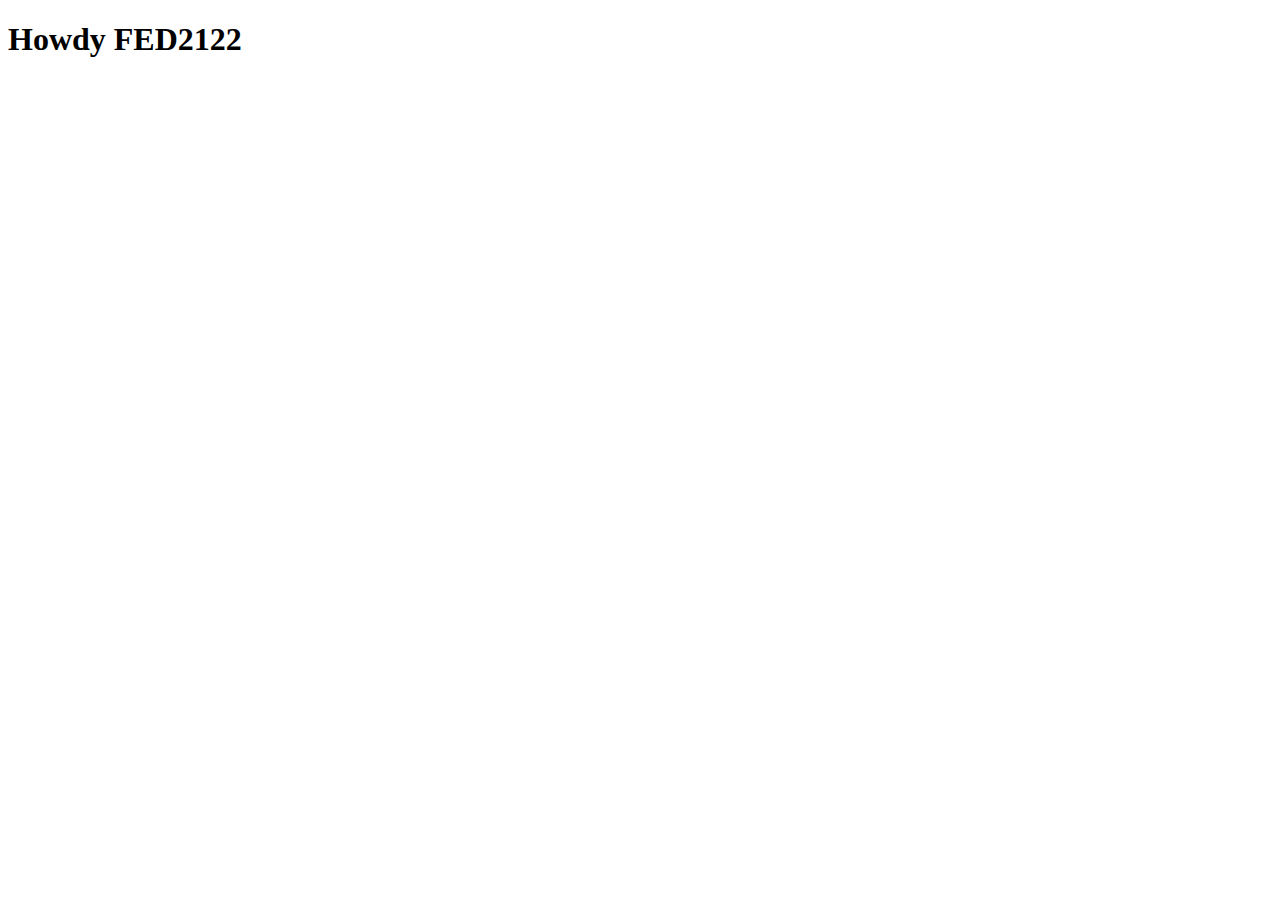
==== index.html @ 5fb085b3 "Add files via upload" ====
<!doctype html>
<html lang="nl">
	
<head>
	<meta charset="UTF-8">
	<meta name="author" content="jouw naam">
	<meta name="viewport" content="width=device-width, initial-scale=1">
	
	<title>Howdy FED2122</title>
	
	<link href="styles/style.css" rel="stylesheet">
	<link rel="icon" type="image/svg+xml" href="images/favicon.svg">
</head>

<body>
	<h1>Howdy FED2122</h1>

	<script src="scripts/script.js"></script>
</body>
	
</html>
---- styles/style.css ----
/* CSS Document */
*, *::after, *::before {
  box-sizing:border-box;  
}
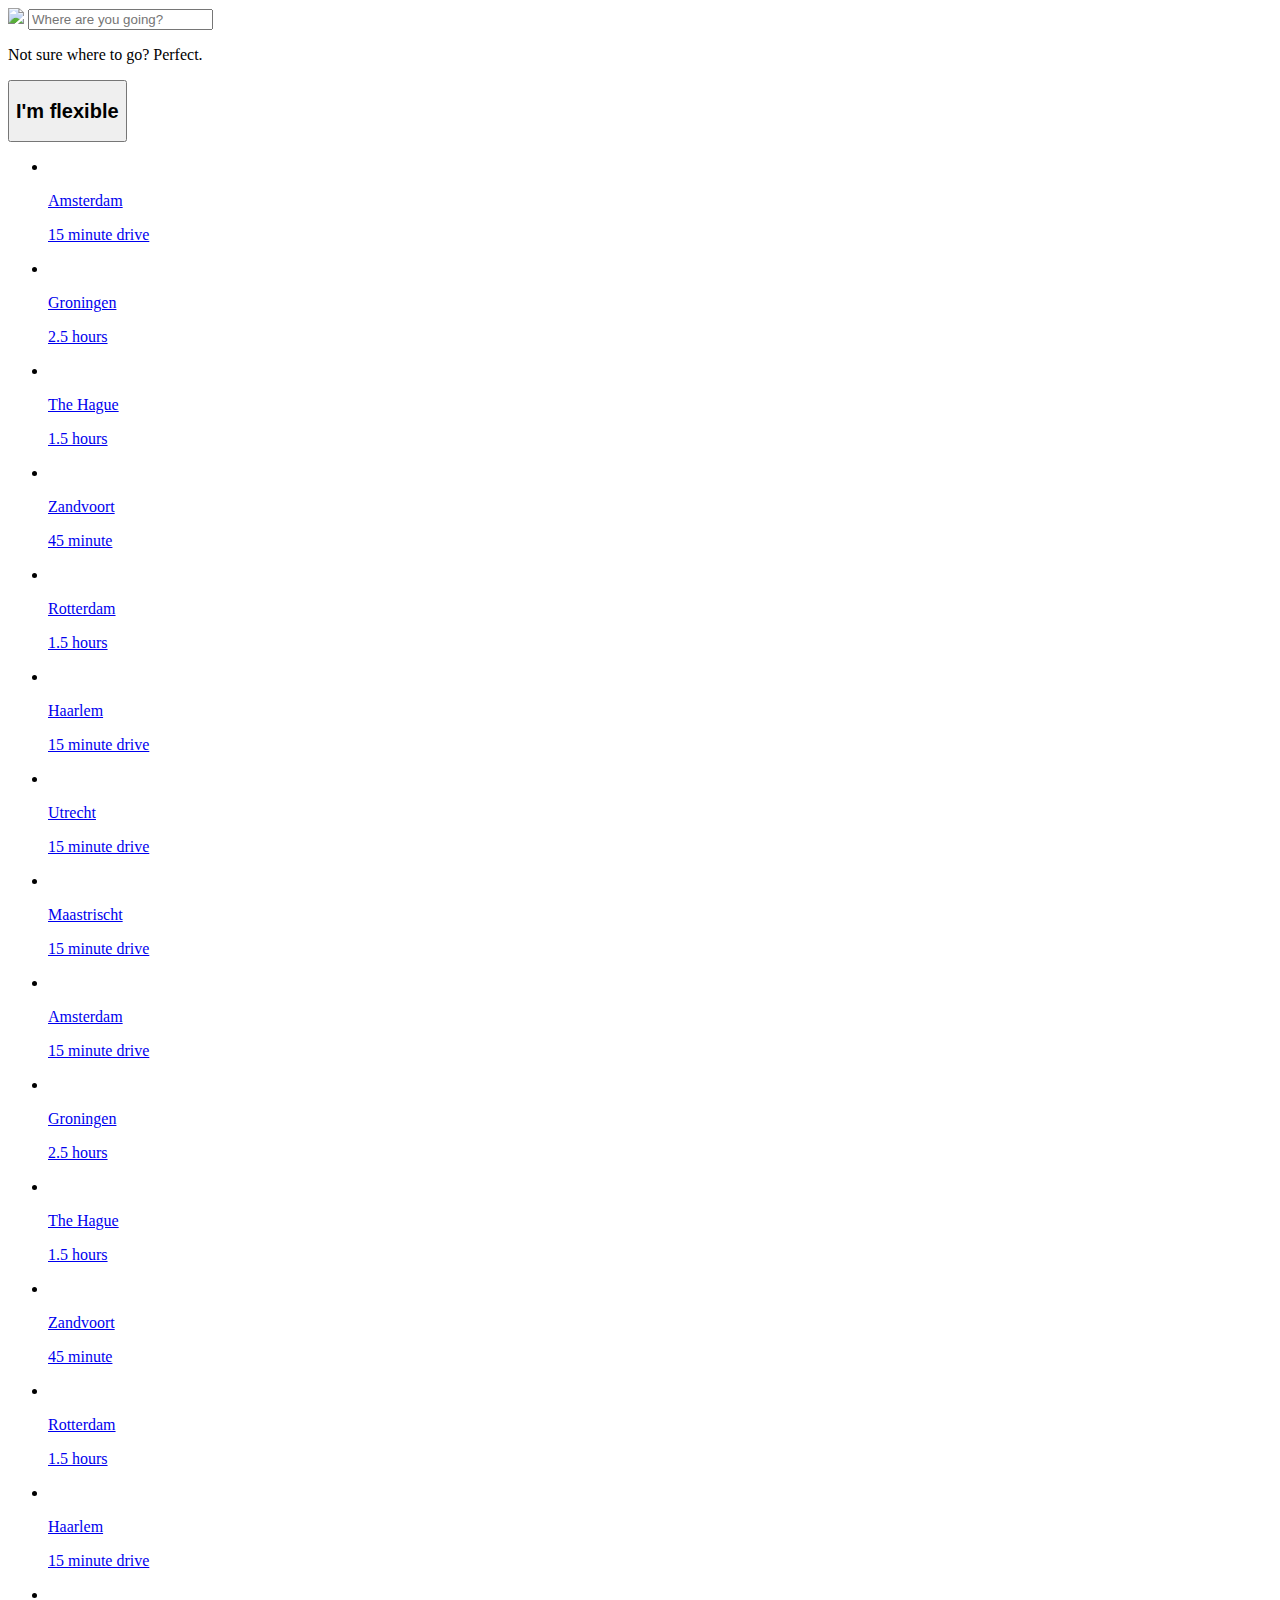
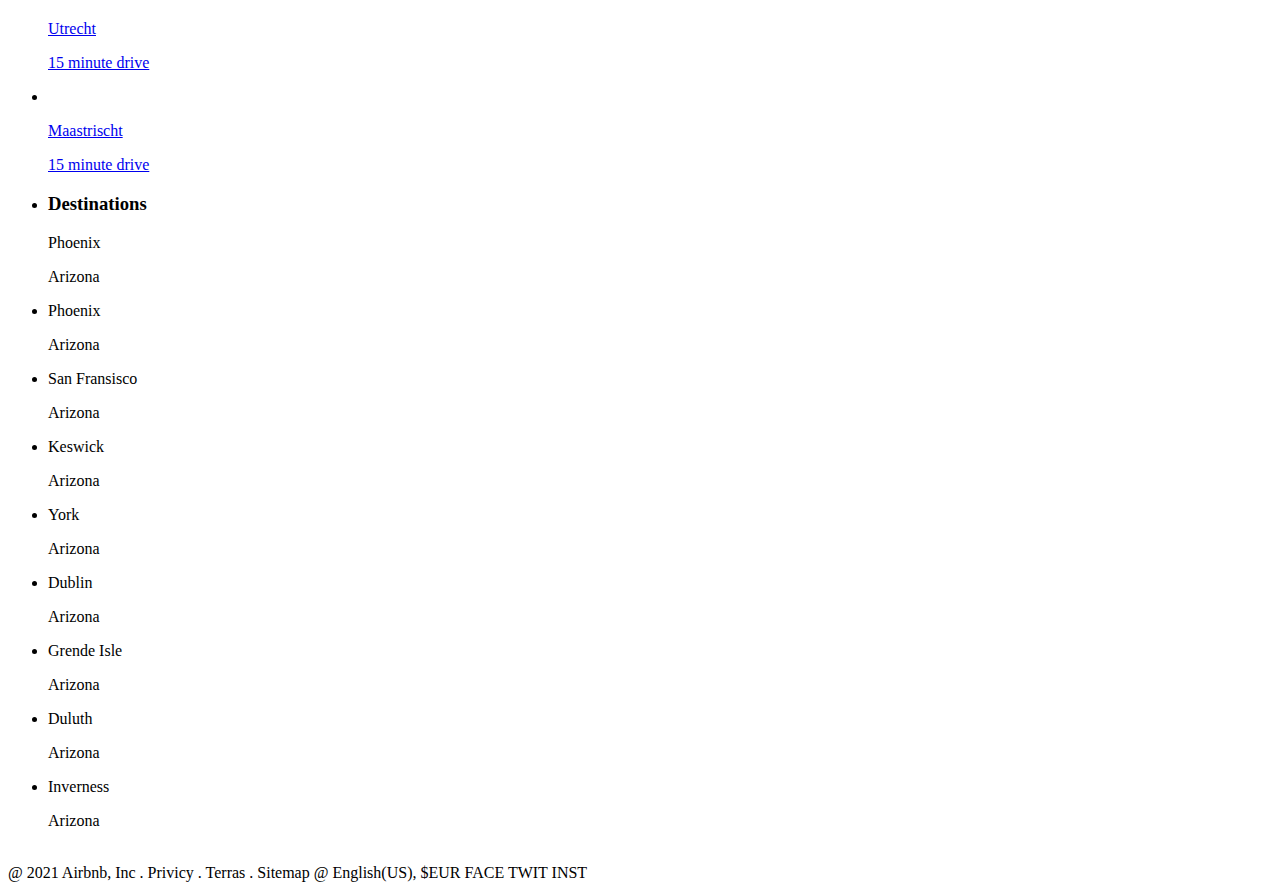
==== commit 67c82b12: "Update index.html" ====
--- a/index.html
+++ b/index.html
@@ -1,21 +1,85 @@
-<!doctype html>
-<html lang="nl">
-	
+<!DOCTYPE html>
+<html lang="en">
 <head>
-	<meta charset="UTF-8">
-	<meta name="author" content="jouw naam">
-	<meta name="viewport" content="width=device-width, initial-scale=1">
-	
-	<title>Howdy FED2122</title>
-	
-	<link href="styles/style.css" rel="stylesheet">
-	<link rel="icon" type="image/svg+xml" href="images/favicon.svg">
+    <meta charset="UTF-8">
+    <meta http-equiv="X-UA-Compatible" content="IE=edge">
+    <meta name="viewport" content="width=device-width, initial-scale=1.0">
+    <link rel="stylesheet" href="style.css" >
+    <title>Document</title>
 </head>
+<body>
+    <header>
 
-<body>
-	<h1>Howdy FED2122</h1>
+        <a href="#"><img src="rbnb-logo.png" class="logo" ></a>
 
-	<script src="scripts/script.js"></script>
+        <input type="text" placeholder="Where are you going?">
+  
+        <p>Not sure where to go? Perfect.</p>
+        <div>
+            <button><h2>I'm flexible</h2></button>
+        </div>
+    </header>
+
+    <main>
+        <section class=iconRow >
+            <ul>
+                <li><a href="#" ><img src="icon-1.jpg" alt=""><p>Amsterdam</p> <p> 15 minute drive</p>  </a></li>
+                <li><a href="#" ><img src="icon-1.jpg" alt=""><p>Groningen</p> <p>2.5 hours</p>         </a></li>
+                <li><a href="#" ><img src="icon-1.jpg" alt=""><p>The Hague</p> <p>1.5 hours</p>         </a></li>
+                <li><a href="#" ><img src="icon-1.jpg" alt=""><p>Zandvoort</p> <p>45 minute</p>         </a></li>
+                <li><a href="#" ><img src="icon-1.jpg" alt=""><p>Rotterdam</p> <p>1.5 hours</p>         </a></li>
+                <li><a href="#" ><img src="icon-1.jpg" alt=""><p>Haarlem  </p> <p>15 minute drive</p>   </a></li>
+                <li><a href="#" ><img src="icon-1.jpg" alt=""><p>Utrecht  </p> <p>15 minute drive</p>   </a></li>
+                <li><a href="#" ><img src="icon-1.jpg" alt=""><p>Maastrischt</p> <p>15 minute drive</p> </a></li>
+            </ul>
+
+            <ul>
+                <li><a href="#" ><img src="icon-1.jpg" alt=""><p>Amsterdam</p> <p> 15 minute drive</p>  </a></li>
+                <li><a href="#" ><img src="icon-1.jpg" alt=""><p>Groningen</p> <p>2.5 hours</p>         </a></li>
+                <li><a href="#" ><img src="icon-1.jpg" alt=""><p>The Hague</p> <p>1.5 hours</p>         </a></li>
+                <li><a href="#" ><img src="icon-1.jpg" alt=""><p>Zandvoort</p> <p>45 minute</p>         </a></li>
+                <li><a href="#" ><img src="icon-1.jpg" alt=""><p>Rotterdam</p> <p>1.5 hours</p>         </a></li>
+                <li><a href="#" ><img src="icon-1.jpg" alt=""><p>Haarlem  </p> <p>15 minute drive</p>   </a></li>
+                <li><a href="#" ><img src="icon-1.jpg" alt=""><p>Utrecht  </p> <p>15 minute drive</p>   </a></li>
+                <li><a href="#" ><img src="icon-1.jpg" alt=""><p>Maastrischt</p> <p>15 minute drive</p> </a></li>
+            </ul>
+
+        </section>
+
+        <section class=anywhereRow; ></section>
+
+        <section class=HostingRow; ></section>
+
+        <section class=discoverRow; ></section>
+
+        <section class=futureRow; >
+            <ul>
+                <li><h3>Destinations</h3><a><p>Phoenix</p> <p>Arizona</p></a></li>
+                <li><a><p>Phoenix</p> <p>Arizona</p></a></li>
+                <li><a><p>San Fransisco</p> <p>Arizona</p></a></li>
+                <li><a><p>Keswick</p> <p>Arizona</p></a></li>
+                <li><a><p>York</p> <p>Arizona</p></a></li>
+                <li><a><p>Dublin</p> <p>Arizona</p></a></li>
+                <li><a><p>Grende Isle</p> <p>Arizona</p></a></li>
+                <li><a><p>Duluth</p> <p>Arizona</p></a></li>
+                <li><a><p>Inverness</p> <p>Arizona</p></a></li>
+            </ul>
+            
+        </section>
+    </main>
+    
+    <Footer>
+        <li></li>
+        <div>
+            <a>@ 2021 Airbnb, Inc . Privicy . Terras . Sitemap</a>
+            <a>@ English(US), $EUR</a>
+
+            <a>FACE</a>
+            <a>TWIT</a>
+            <a>INST</a>
+        </div>
+    </Footer>
 </body>
-	
+
+
 </html>
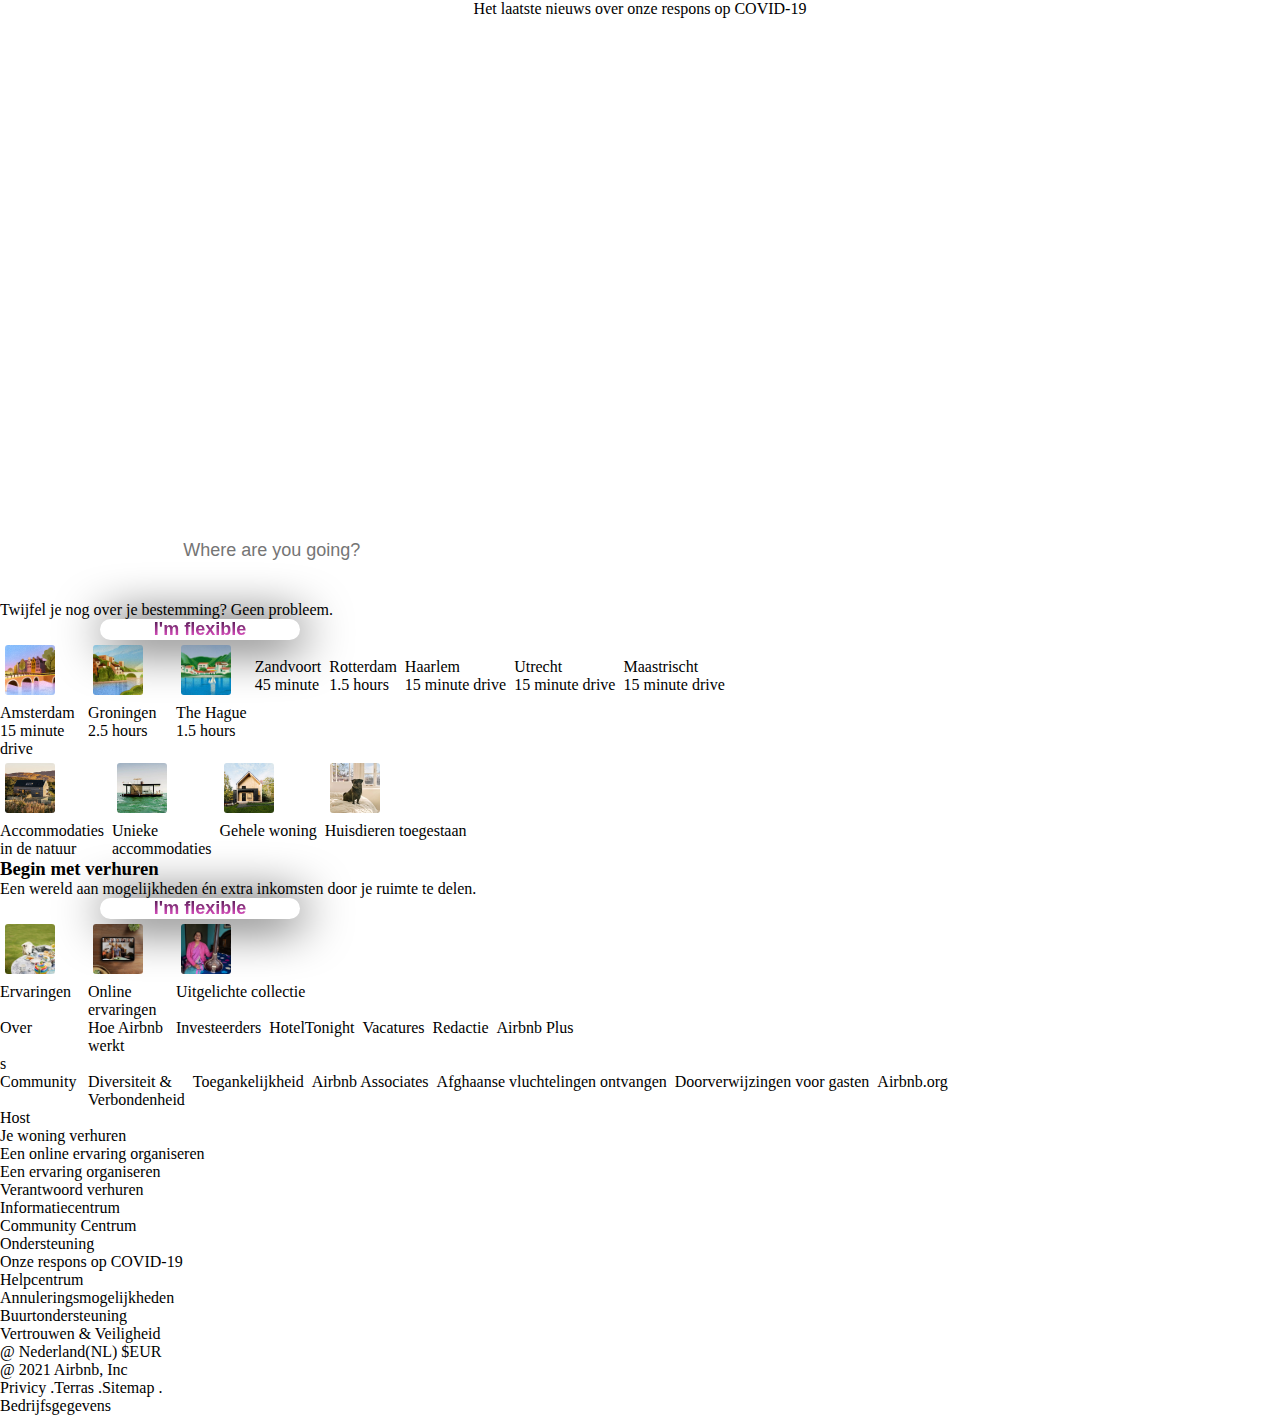
==== commit ae0ac4af: "Update index.html" ====
--- a/index.html
+++ b/index.html
@@ -1,83 +1,116 @@
 <!DOCTYPE html>
 <html lang="en">
 <head>
+    <link rel="preconnect" href="https://fonts.googleapis.com"> 
+    <link rel="preconnect" href="https://fonts.gstatic.com" crossorigin> 
+    <link href="https://fonts.googleapis.com/css2?family=Roboto:wght@100;300;400;500;700;900&display=swap" rel="stylesheet">
     <meta charset="UTF-8">
     <meta http-equiv="X-UA-Compatible" content="IE=edge">
     <meta name="viewport" content="width=device-width, initial-scale=1.0">
-    <link rel="stylesheet" href="style.css" >
-    <title>Document</title>
+    <link rel="stylesheet" href="./styles/style.css" >
+    <title>Airbnb</title>
 </head>
 <body>
     <header>
+        <a href="#" >Het laatste nieuws over onze respons op COVID-19</a>
+    </header>
 
-        <a href="#"><img src="rbnb-logo.png" class="logo" ></a>
+    <section class="featured" >
+        <!-- <a href="#"><img src="rbnb-logo.png" class="logo" ></a> -->
 
         <input type="text" placeholder="Where are you going?">
   
-        <p>Not sure where to go? Perfect.</p>
-        <div>
-            <button><h2>I'm flexible</h2></button>
-        </div>
-    </header>
+        <p>Twijfel je nog over je bestemming? Geen probleem.</p>
+    
+        <button><h2>I'm flexible</h2></button>
+    </section>
+    
 
-    <main>
-        <section class=iconRow >
-            <ul>
-                <li><a href="#" ><img src="icon-1.jpg" alt=""><p>Amsterdam</p> <p> 15 minute drive</p>  </a></li>
-                <li><a href="#" ><img src="icon-1.jpg" alt=""><p>Groningen</p> <p>2.5 hours</p>         </a></li>
-                <li><a href="#" ><img src="icon-1.jpg" alt=""><p>The Hague</p> <p>1.5 hours</p>         </a></li>
-                <li><a href="#" ><img src="icon-1.jpg" alt=""><p>Zandvoort</p> <p>45 minute</p>         </a></li>
-                <li><a href="#" ><img src="icon-1.jpg" alt=""><p>Rotterdam</p> <p>1.5 hours</p>         </a></li>
-                <li><a href="#" ><img src="icon-1.jpg" alt=""><p>Haarlem  </p> <p>15 minute drive</p>   </a></li>
-                <li><a href="#" ><img src="icon-1.jpg" alt=""><p>Utrecht  </p> <p>15 minute drive</p>   </a></li>
-                <li><a href="#" ><img src="icon-1.jpg" alt=""><p>Maastrischt</p> <p>15 minute drive</p> </a></li>
-            </ul>
+    <section class="slider1" >
+        <ul>
+            <li><a href="#" ><img src="./images/Icon-1.jpg" alt=""><p>Amsterdam</p> <p> 15 minute drive</p>  </a></li>
+            <li><a href="#" ><img src="./images/Icon-2.jpg" alt=""><p>Groningen</p> <p>2.5 hours</p>         </a></li>
+            <li><a href="#" ><img src="./images/Icon-3.jpg" alt=""><p>The Hague</p> <p>1.5 hours</p>         </a></li>
+            <li><a href="#" ><img src="./images/Icon-4.jpg" alt=""><p>Zandvoort</p> <p>45 minute</p>         </a></li>
+            <li><a href="#" ><img src="./images/Icon-5.jpg" alt=""><p>Rotterdam</p> <p>1.5 hours</p>         </a></li>
+            <li><a href="#" ><img src="./images/Icon-6.jpg" alt=""><p>Haarlem  </p> <p>15 minute drive</p>   </a></li>
+            <li><a href="#" ><img src="./images/Icon-7.jpg" alt=""><p>Utrecht  </p> <p>15 minute drive</p>   </a></li>
+            <li><a href="#" ><img src="./images/Icon-8.jpg" alt=""><p>Maastrischt</p> <p>15 minute drive</p> </a></li>
+        </ul>
+    </section>
 
-            <ul>
-                <li><a href="#" ><img src="icon-1.jpg" alt=""><p>Amsterdam</p> <p> 15 minute drive</p>  </a></li>
-                <li><a href="#" ><img src="icon-1.jpg" alt=""><p>Groningen</p> <p>2.5 hours</p>         </a></li>
-                <li><a href="#" ><img src="icon-1.jpg" alt=""><p>The Hague</p> <p>1.5 hours</p>         </a></li>
-                <li><a href="#" ><img src="icon-1.jpg" alt=""><p>Zandvoort</p> <p>45 minute</p>         </a></li>
-                <li><a href="#" ><img src="icon-1.jpg" alt=""><p>Rotterdam</p> <p>1.5 hours</p>         </a></li>
-                <li><a href="#" ><img src="icon-1.jpg" alt=""><p>Haarlem  </p> <p>15 minute drive</p>   </a></li>
-                <li><a href="#" ><img src="icon-1.jpg" alt=""><p>Utrecht  </p> <p>15 minute drive</p>   </a></li>
-                <li><a href="#" ><img src="icon-1.jpg" alt=""><p>Maastrischt</p> <p>15 minute drive</p> </a></li>
-            </ul>
+    <section class="slider2"  >
+        <ul>
+            <li><a href="#" ><img src="./images/wnatuur.jpg" alt=""><p>Accommodaties in de natuur</p></a></li>
+            <li><a href="#" ><img src="./images/wwater.jpg" alt=""><p>Unieke accommodaties</p></a></li>
+            <li><a href="#" ><img src="./images/wwoods.jpg" alt=""><p>Gehele woning</p></a></li>
+            <li><a href="#" ><img src="./images/wpet.jpg" alt=""><p>Huisdieren toegestaan</p></a></li>
+        </ul>
+    </section>
 
-        </section>
+            
+    <section class="begin" >
+        <h3>Begin met verhuren</h3>
+        <p>Een wereld aan mogelijkheden én extra inkomsten door je ruimte te delen.</p>
+        <button><h2>I'm flexible</h2></button>
+    </section>
 
-        <section class=anywhereRow; ></section>
 
-        <section class=HostingRow; ></section>
-
-        <section class=discoverRow; ></section>
-
-        <section class=futureRow; >
-            <ul>
-                <li><h3>Destinations</h3><a><p>Phoenix</p> <p>Arizona</p></a></li>
-                <li><a><p>Phoenix</p> <p>Arizona</p></a></li>
-                <li><a><p>San Fransisco</p> <p>Arizona</p></a></li>
-                <li><a><p>Keswick</p> <p>Arizona</p></a></li>
-                <li><a><p>York</p> <p>Arizona</p></a></li>
-                <li><a><p>Dublin</p> <p>Arizona</p></a></li>
-                <li><a><p>Grende Isle</p> <p>Arizona</p></a></li>
-                <li><a><p>Duluth</p> <p>Arizona</p></a></li>
-                <li><a><p>Inverness</p> <p>Arizona</p></a></li>
-            </ul>
+    <section class="slider2"  >
+        <ul>
+            <li><a href="#" ><img src="./images/dschaap.jpeg" alt=""><p>Ervaringen</p></a></li>
+            <li><a href="#" ><img src="./images/dipad.jpeg" alt=""><p>Online ervaringen</p></a></li>
+            <li><a href="#" ><img src="./images/dvrouw.jpeg" alt=""><p>Uitgelichte collectie</p></a></li>
+        </ul>
+    </section>
             
-        </section>
-    </main>
     
     <Footer>
-        <li></li>
-        <div>
-            <a>@ 2021 Airbnb, Inc . Privicy . Terras . Sitemap</a>
-            <a>@ English(US), $EUR</a>
+        <ul>
+            <li class="ftitel" ><a href="#" >Over</a></li>
+            <li><a href="#" >Hoe Airbnb werkt</a></li>
+            <li><a href="#" >Investeerders</a></li>
+            <li><a href="#" >HotelTonight</a></li>
+            <li><a href="#" >Vacatures</a></li>
+            <li><a href="#" >Redactie</a></li>
+            <li><a href="#" >Airbnb Plus</a></li>
+        </ul>s
 
-            <a>FACE</a>
-            <a>TWIT</a>
-            <a>INST</a>
-        </div>
+        <ul>
+            <li class="ftitel" ><a href="#" >Community</a></li>
+            <li><a href="#" >Diversiteit & Verbondenheid</a></li>
+            <li><a href="#" >Toegankelijkheid</a></li>
+            <li><a href="#" >Airbnb Associates</a></li>
+            <li><a href="#" >Afghaanse vluchtelingen ontvangen</a></li>
+            <li><a href="#" >Doorverwijzingen voor gasten</a></li>
+            <li><a href="#" >Airbnb.org</a></li>
+        </ul>
+
+        <ul>
+            <li class="ftitel" ><a href="#" >Host</a></li>
+            <li><a href="#" >Je woning verhuren</a></li>
+            <li><a href="#" >Een online ervaring organiseren</a></li>
+            <li><a href="#" >Een ervaring organiseren</a></li>
+            <li><a href="#" >Verantwoord verhuren</a></li>
+            <li><a href="#" >Informatiecentrum</a></li>
+            <li><a href="#" >Community Centrum</a></li>
+        </ul>
+
+        <ul>
+            <li class="ftitel" ><a href="#" >Ondersteuning</a></li>
+            <li><a href="#" >Onze respons op COVID-19</a></li>
+            <li><a href="#" >Helpcentrum</a></li>
+            <li><a href="#" >Annuleringsmogelijkheden</a></li>
+            <li><a href="#" >Buurtondersteuning</a></li>
+            <li><a href="#" >Vertrouwen & Veiligheid</a></li>
+        </ul>
+
+        <ul>
+            <li class="ftitel" ><a href="#" >@ Nederland(NL)</a> <a href="#" >$EUR</a></li>
+            <li><a href="#" >@ 2021 Airbnb, Inc</a></li>
+            <li><a href="#" >Privicy .</a><a href="#" >Terras .</a><a href="#" >Sitemap .</a></li>
+            <li><a href="#" >Bedrijfsgegevens</a></li>
+        </ul>
     </Footer>
 </body>
 
--- a/styles/style.css
+++ b/styles/style.css
@@ -0,0 +1,225 @@
+
+/*-*-*-*-*-*-*-*-*-*-*-*/
+/*-*-*- Css Wipe -*-*-*/
+
+*, *::after, *::before {
+  margin: 0; 
+  padding: 0;
+}
+
+
+
+
+
+ /*-*-*-*-*-*-*-*-*-*-*-*-*-*-*-*-*-*-*-*-/
+/*-*-*- Algemene Custom Properties -*-*-*/
+
+:root {
+
+  /* Font colors */
+  --main-color:#242122;
+
+  /* Bg colors */
+  --background-color:#ffffff;
+  --background-secondary-color:#f7f7f7;
+
+  /* Accent colors */
+  --accent-color:#eb5857;
+}
+
+
+
+
+
+/*-*-*-*-*-*-*-*-*-*-*-*-*-*-*-*-*-*-*-*-/
+/*-*-*- Algemene Stijlen -*-*-*/
+
+body{
+  margin: 0px;
+  padding: 0px;
+}
+
+
+
+/* Slidebare rows */
+
+header{
+    background:url(airbnb-bg-small.jpg) no-repeat;
+    -webkit-background-size: cover;
+    -moz-background-size: cover;
+    -o-background-size: cover;
+    background-size: cover;
+    height: 500px;
+    margin: 0px;
+    padding: 0px;
+
+    position: relative;
+    
+}
+
+
+
+
+
+/* Logo */
+
+.logo{
+  width: 2em;
+  padding: 1em;
+}
+
+header:nth-of-type(1) a{
+  flex-grow: 1;
+  display: flex;
+  justify-content: center;
+  align-items: center;
+}
+
+
+
+
+
+
+
+/* Search balk */
+
+input{
+  font-size: 18px;
+  color: black;
+  text-align: center;
+
+  padding: 1% 6%;
+  margin: 1% 1%;
+  background-image: url(search-icon.png);
+  background-size: contain;
+  background-repeat: no-repeat;
+  outline: 0;
+  background-position: 12px;
+  background-size: 16px;
+
+  width: 300px;
+  height: 50px;
+  background-color: white;
+  border: none;
+  text-decoration: none;
+  border-radius: 35px;
+  
+  margin-left: 45px;
+
+  position: sticky;
+
+
+}
+
+header:nth-of-type(1) p{
+  margin-top: 110px;
+  margin-left: 115px;
+  margin-bottom: 5px;
+}
+
+
+
+
+
+
+/* knop */
+
+button {
+  width: 200px;
+  background-color: white;
+  border: none;
+  text-decoration: none;
+  border-radius: 35px;
+  max-height: 50px;
+  box-shadow: black 3px 3px 50px;
+
+
+
+  flex-grow: 1;
+  display: flex;
+  justify-content: center;
+  align-items: center;
+
+  left: 50%;
+  transform: translateX(50%);
+}
+
+    
+  h2{
+    background: -webkit-linear-gradient(rgba(66,21,69,1), rgba(255,91,219,1) 100%);
+    -webkit-background-clip: text;
+    -webkit-text-fill-color: transparent;
+    font-weight: 600;
+    padding: 0px;
+    font-size: 18px;
+  }
+
+
+/* Images (logo) */
+
+  img{
+    border-radius: 8px;
+    padding: 5px;
+    width: 50px;
+  } 
+
+
+  a{
+    text-decoration: none;
+    color: black;
+  }
+
+
+/* Slidebare rows */
+
+ul:nth-of-type(1){
+  display:flex;
+  gap:.5em;
+  
+  overflow-x:auto;
+  scroll-snap-type: x mandatory;
+  overscroll-behavior:none;
+}
+
+li:nth-of-type(1){
+  flex-basis:5em;
+  align-items:center;
+  gap:.25em;
+  text-decoration-style: none;
+}
+
+ul:nth-of-type(2){
+  display:flex;
+  gap:.5em;
+  
+  overflow-x:auto;
+  scroll-snap-type: x mandatory;
+  overscroll-behavior:none;
+}
+
+li:nth-of-type(2){
+  flex-basis:5em;
+  align-items:center;
+  gap:.25em;
+  text-decoration-style: none;
+}
+
+ul, li{
+  list-style:none;
+}
+
+
+
+.container {
+  height: 200px;
+  position: relative;
+  border: 3px solid green;
+}
+
+.vertical-center {
+  margin: 0;
+  position: absolute;
+  top: 50%;
+  -ms-transform: translateY(-50%);
+  transform: translateY(-50%);
+}
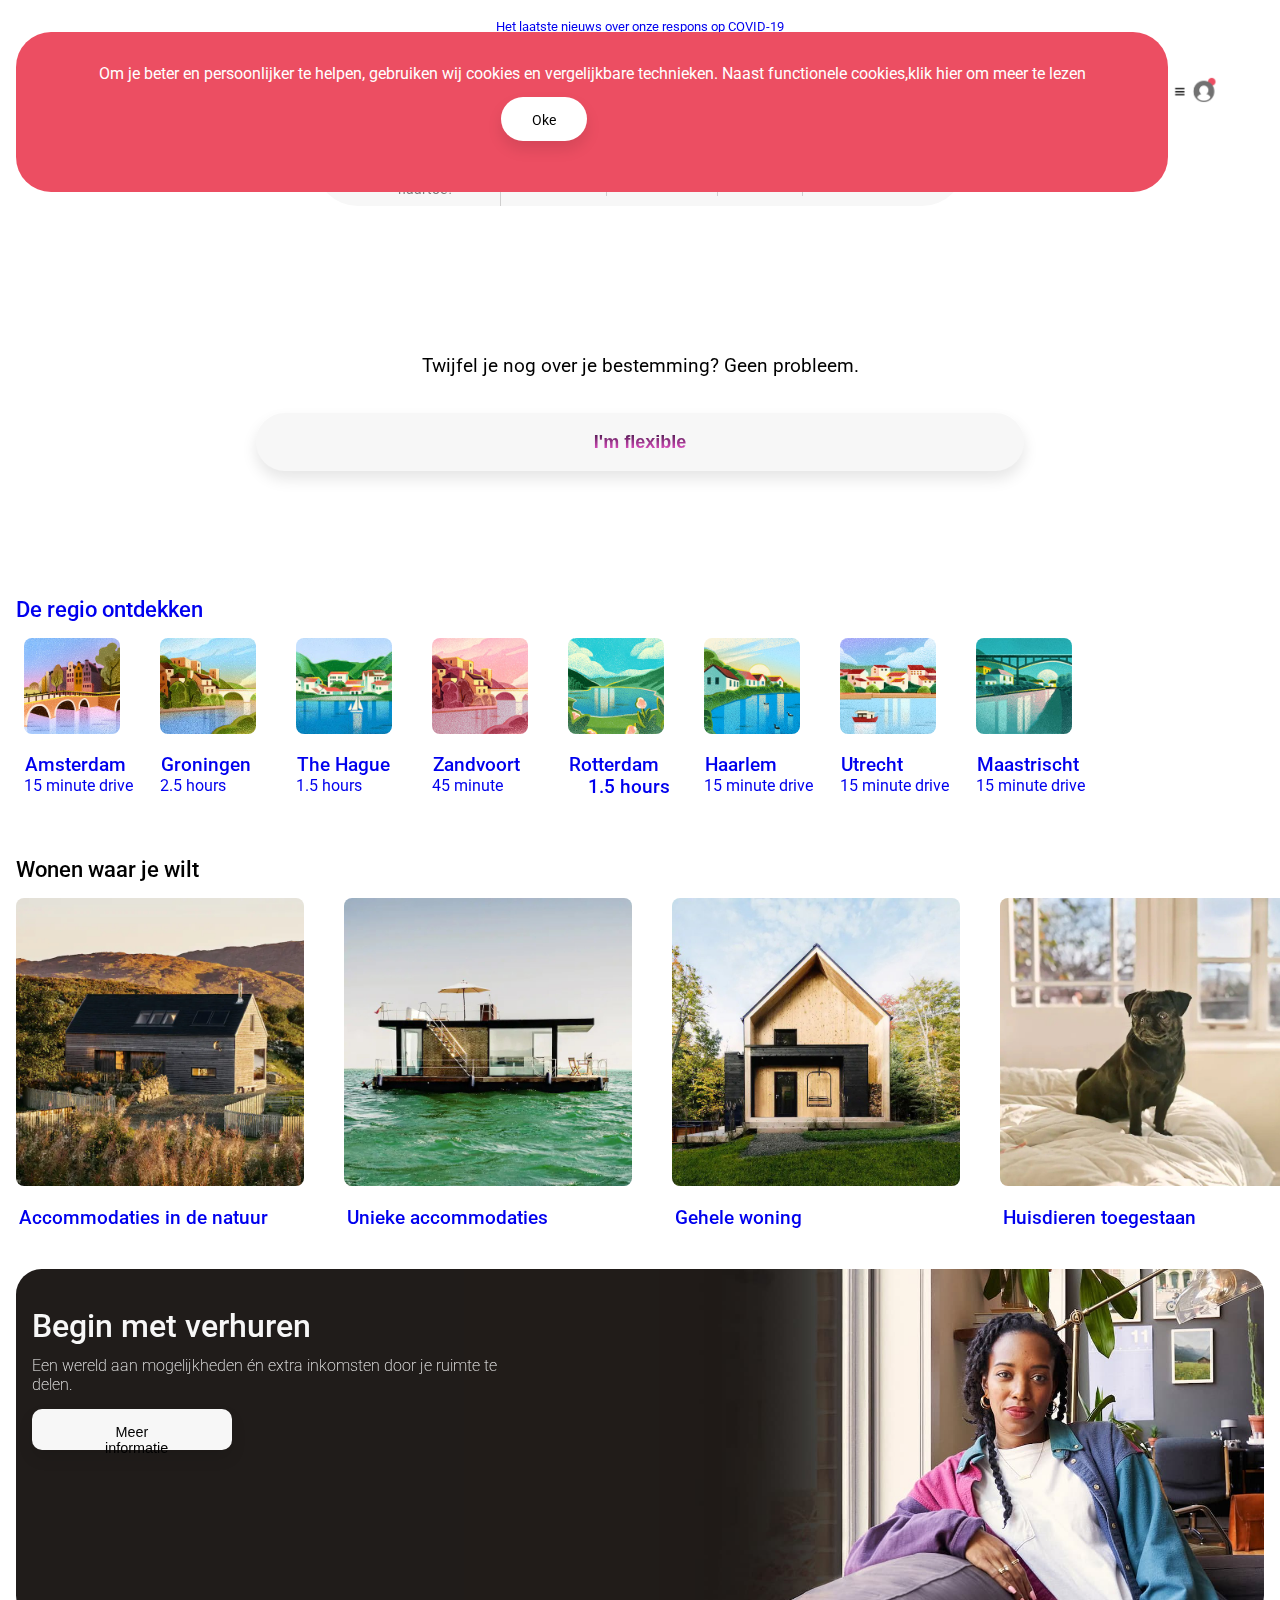
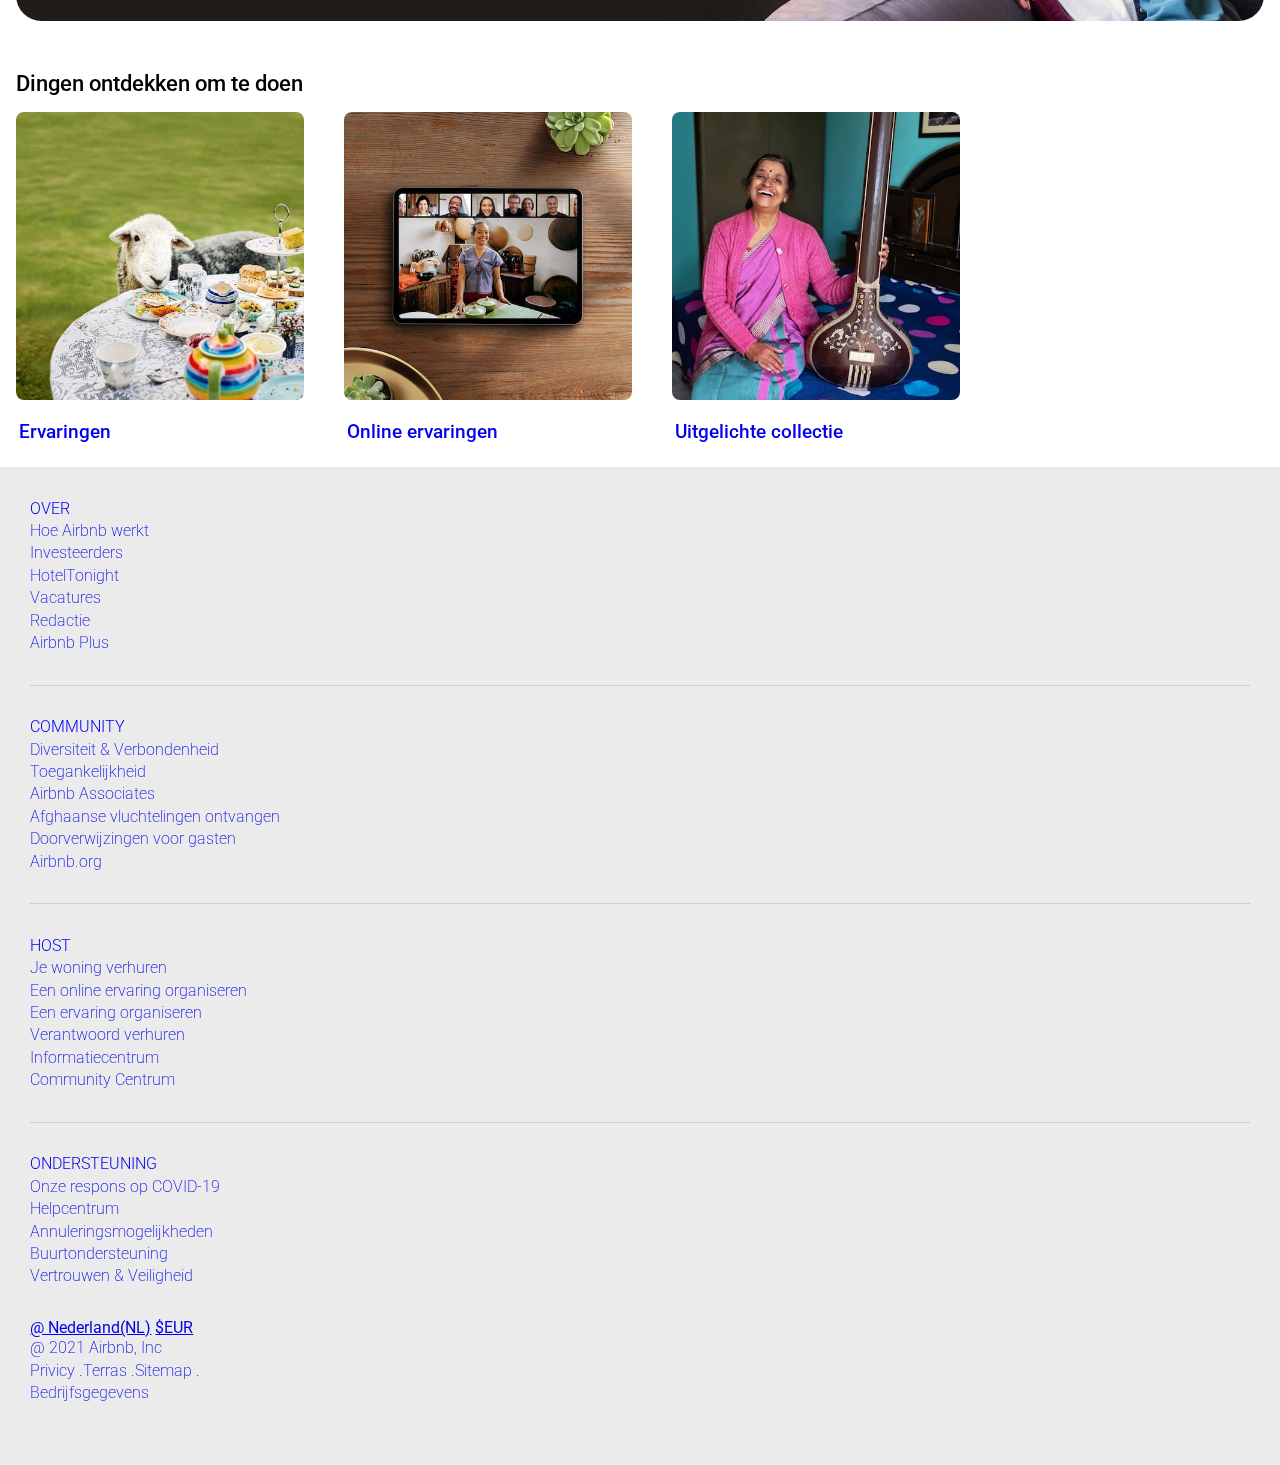
==== commit ba4e4489: "Add files via upload" ====
--- a/index.html
+++ b/index.html
@@ -8,111 +8,148 @@
     <meta http-equiv="X-UA-Compatible" content="IE=edge">
     <meta name="viewport" content="width=device-width, initial-scale=1.0">
     <link rel="stylesheet" href="./styles/style.css" >
-    <title>Airbnb</title>
+    <title>Airbnb home</title>
 </head>
 <body>
-    <header>
-        <a href="#" >Het laatste nieuws over onze respons op COVID-19</a>
+
+<div id="panel">
+    Om je beter en persoonlijker te helpen, gebruiken wij cookies en vergelijkbare technieken. Naast functionele cookies,klik hier om meer te lezen
+    
+    <p id="flip" onclick="myFunction()">Oke</p> 
+</div>
+
+<header>
+    <a href="#" class="covidheader" >Het laatste nieuws over onze respons op COVID-19</a>
+</header>
+
+<section class="featured" style=" background-image: url(images/airbnb-bg.png) ">
+
+    <header class="topnav">
+        <ul>
+            <li><a href="index.html"><img src="./images/rbnb-logo.png" class="logo" ></a></li>
+            <li><a href="#">Accommodaties</a></li>
+            <li><a href="#">Ervaringen</a></li>
+            <li><a href="#">Online</a></li>
+            <li><a href="#">Host worden</a></li>
+            <li><img src="./images/iconsheader3.png" class="iconNav" ></li>
+            <li><img src="./images/search-nav-white.png" class="iconNav2" ></li>
+        </ul>
     </header>
-
-    <section class="featured" >
-        <!-- <a href="#"><img src="rbnb-logo.png" class="logo" ></a> -->
-
-        <input type="text" placeholder="Where are you going?">
-  
-        <p>Twijfel je nog over je bestemming? Geen probleem.</p>
-    
-        <button><h2>I'm flexible</h2></button>
-    </section>
-    
-
-    <section class="slider1" >
-        <ul>
-            <li><a href="#" ><img src="./images/Icon-1.jpg" alt=""><p>Amsterdam</p> <p> 15 minute drive</p>  </a></li>
-            <li><a href="#" ><img src="./images/Icon-2.jpg" alt=""><p>Groningen</p> <p>2.5 hours</p>         </a></li>
-            <li><a href="#" ><img src="./images/Icon-3.jpg" alt=""><p>The Hague</p> <p>1.5 hours</p>         </a></li>
-            <li><a href="#" ><img src="./images/Icon-4.jpg" alt=""><p>Zandvoort</p> <p>45 minute</p>         </a></li>
-            <li><a href="#" ><img src="./images/Icon-5.jpg" alt=""><p>Rotterdam</p> <p>1.5 hours</p>         </a></li>
-            <li><a href="#" ><img src="./images/Icon-6.jpg" alt=""><p>Haarlem  </p> <p>15 minute drive</p>   </a></li>
-            <li><a href="#" ><img src="./images/Icon-7.jpg" alt=""><p>Utrecht  </p> <p>15 minute drive</p>   </a></li>
-            <li><a href="#" ><img src="./images/Icon-8.jpg" alt=""><p>Maastrischt</p> <p>15 minute drive</p> </a></li>
+        
+    <section>
+        <ul class="topnav2" >
+            <li><a href="verblijven.html">Locatie  <p>Waar naartoe?</p></a></li>
+            <li><a href="verblijven.html">Inchecken<p>Wanneer?</p></a></li>
+            <li><a href="verblijven.html">Uitchecken<p>Wanneer?</p></a></li>
+            <li><a href="verblijven.html">gasten<p>Wie?</p></a></li>
+            <li><a class="search" href="verblijven.html"></a></li>
         </ul>
     </section>
 
-    <section class="slider2"  >
-        <ul>
-            <li><a href="#" ><img src="./images/wnatuur.jpg" alt=""><p>Accommodaties in de natuur</p></a></li>
-            <li><a href="#" ><img src="./images/wwater.jpg" alt=""><p>Unieke accommodaties</p></a></li>
-            <li><a href="#" ><img src="./images/wwoods.jpg" alt=""><p>Gehele woning</p></a></li>
-            <li><a href="#" ><img src="./images/wpet.jpg" alt=""><p>Huisdieren toegestaan</p></a></li>
-        </ul>
-    </section>
+    <input type="text" placeholder="Where are you going?">
 
-            
-    <section class="begin" >
-        <h3>Begin met verhuren</h3>
-        <p>Een wereld aan mogelijkheden én extra inkomsten door je ruimte te delen.</p>
-        <button><h2>I'm flexible</h2></button>
-    </section>
+    <p>Twijfel je nog over je bestemming? Geen probleem.</p>
+
+    <button><h2><a href="#" >I'm flexible</h2></button>
+</section>
+    
+
+<section class="slider1" >
+    <h1>De regio ontdekken</h1>
+
+    <ul>
+        <li><a href="verblijven.html" ><img src="./images/Icon-1.jpg" alt=""><h3>Amsterdam</h3> <p> 15 minute drive</p>  </a></li>
+        <li><a href="verblijven.html" ><img src="./images/Icon-2.jpg" alt=""><h3>Groningen</h3> <p>2.5 hours</p>         </a></li>
+        <li><a href="verblijven.html" ><img src="./images/Icon-3.jpg" alt=""><h3>The Hague</h3> <p>1.5 hours</p>         </a></li>
+        <li><a href="verblijven.html" ><img src="./images/Icon-4.jpeg" alt=""><h3>Zandvoort</h3> <p>45 minute</p>         </a></li>
+        <li><a href="verblijven.html" ><img src="./images/Icon-5.jpeg" alt=""><h3>Rotterdam</p> <p>1.5 hours</p>         </a></li>
+        <li><a href="verblijven.html" ><img src="./images/Icon-6.jpeg" alt=""><h3>Haarlem  </h3> <p>15 minute drive</p>   </a></li>
+        <li><a href="verblijven.html" ><img src="./images/Icon-7.jpeg" alt=""><h3>Utrecht  </h3> <p>15 minute drive</p>   </a></li>
+        <li><a href="verblijven.html" ><img src="./images/Icon-8.jpeg" alt=""><h3>Maastrischt</h3> <p>15 minute drive</p> </a></li>
+    </ul>
+</section>
 
 
-    <section class="slider2"  >
-        <ul>
-            <li><a href="#" ><img src="./images/dschaap.jpeg" alt=""><p>Ervaringen</p></a></li>
-            <li><a href="#" ><img src="./images/dipad.jpeg" alt=""><p>Online ervaringen</p></a></li>
-            <li><a href="#" ><img src="./images/dvrouw.jpeg" alt=""><p>Uitgelichte collectie</p></a></li>
-        </ul>
-    </section>
-            
-    
-    <Footer>
-        <ul>
-            <li class="ftitel" ><a href="#" >Over</a></li>
-            <li><a href="#" >Hoe Airbnb werkt</a></li>
-            <li><a href="#" >Investeerders</a></li>
-            <li><a href="#" >HotelTonight</a></li>
-            <li><a href="#" >Vacatures</a></li>
-            <li><a href="#" >Redactie</a></li>
-            <li><a href="#" >Airbnb Plus</a></li>
-        </ul>s
+<section class="slider2"  >
+    <h1>Wonen waar je wilt</h1>
 
-        <ul>
-            <li class="ftitel" ><a href="#" >Community</a></li>
-            <li><a href="#" >Diversiteit & Verbondenheid</a></li>
-            <li><a href="#" >Toegankelijkheid</a></li>
-            <li><a href="#" >Airbnb Associates</a></li>
-            <li><a href="#" >Afghaanse vluchtelingen ontvangen</a></li>
-            <li><a href="#" >Doorverwijzingen voor gasten</a></li>
-            <li><a href="#" >Airbnb.org</a></li>
-        </ul>
+    <ul>
+        <li><a href="#" ><img src="./images/wnatuur.jpg" alt=""><p>Accommodaties in de natuur</p></a></li>
+        <li><a href="#" ><img src="./images/wwater.jpg" alt=""><p>Unieke accommodaties</p></a></li>
+        <li><a href="#" ><img src="./images/wwoods.jpg" alt=""><p>Gehele woning</p></a></li>
+        <li><a href="#" ><img src="./images/wpet.jpg" alt=""><p>Huisdieren toegestaan</p></a></li>
+    </ul>
+</section>
 
-        <ul>
-            <li class="ftitel" ><a href="#" >Host</a></li>
-            <li><a href="#" >Je woning verhuren</a></li>
-            <li><a href="#" >Een online ervaring organiseren</a></li>
-            <li><a href="#" >Een ervaring organiseren</a></li>
-            <li><a href="#" >Verantwoord verhuren</a></li>
-            <li><a href="#" >Informatiecentrum</a></li>
-            <li><a href="#" >Community Centrum</a></li>
-        </ul>
+        
+<section class="begin" >
+    <h3>Begin met verhuren</h3>
+    <p>Een wereld aan mogelijkheden én extra inkomsten door je ruimte te delen.</p>
+    <button><p>Meer informatie</p></button>
+</section>
 
-        <ul>
-            <li class="ftitel" ><a href="#" >Ondersteuning</a></li>
-            <li><a href="#" >Onze respons op COVID-19</a></li>
-            <li><a href="#" >Helpcentrum</a></li>
-            <li><a href="#" >Annuleringsmogelijkheden</a></li>
-            <li><a href="#" >Buurtondersteuning</a></li>
-            <li><a href="#" >Vertrouwen & Veiligheid</a></li>
-        </ul>
+<section class="slider2"  >
+    <h1>Dingen ontdekken om te doen</h1>
 
-        <ul>
-            <li class="ftitel" ><a href="#" >@ Nederland(NL)</a> <a href="#" >$EUR</a></li>
-            <li><a href="#" >@ 2021 Airbnb, Inc</a></li>
-            <li><a href="#" >Privicy .</a><a href="#" >Terras .</a><a href="#" >Sitemap .</a></li>
-            <li><a href="#" >Bedrijfsgegevens</a></li>
-        </ul>
-    </Footer>
+    <ul>
+        <li><a href="#" ><img src="./images/dschaap.jpeg" alt=""><p>Ervaringen</p></a></li>
+        <li><a href="#" ><img src="./images/dipad.jpeg" alt=""><p>Online ervaringen</p></a></li>
+        <li><a href="#" ><img src="./images/dvrouw.jpeg" alt=""><p>Uitgelichte collectie</p></a></li>
+    </ul>
+</section>
+        
+
+<footer>
+    <ul>
+        <li class="ftitel" ><a href="#" >Over</a></li>
+        <li><a href="#" >Hoe Airbnb werkt</a></li>
+        <li><a href="#" >Investeerders</a></li>
+        <li><a href="#" >HotelTonight</a></li>
+        <li><a href="#" >Vacatures</a></li>
+        <li><a href="#" >Redactie</a></li>
+        <li><a href="#" >Airbnb Plus</a></li>
+    </ul>
+
+    <ul>
+        <li class="ftitel" ><a href="#" >Community</a></li>
+        <li><a href="#" >Diversiteit & Verbondenheid</a></li>
+        <li><a href="#" >Toegankelijkheid</a></li>
+        <li><a href="#" >Airbnb Associates</a></li>
+        <li><a href="#" >Afghaanse vluchtelingen ontvangen</a></li>
+        <li><a href="#" >Doorverwijzingen voor gasten</a></li>
+        <li><a href="#" >Airbnb.org</a></li>
+    </ul>
+
+    <ul>
+        <li class="ftitel" ><a href="#" >Host</a></li>
+        <li><a href="#" >Je woning verhuren</a></li>
+        <li><a href="#" >Een online ervaring organiseren</a></li>
+        <li><a href="#" >Een ervaring organiseren</a></li>
+        <li><a href="#" >Verantwoord verhuren</a></li>
+        <li><a href="#" >Informatiecentrum</a></li>
+        <li><a href="#" >Community Centrum</a></li>
+    </ul>
+
+    <ul>
+        <li class="ftitel" ><a href="#" >Ondersteuning</a></li>
+        <li><a href="#" >Onze respons op COVID-19</a></li>
+        <li><a href="#" >Helpcentrum</a></li>
+        <li><a href="#" >Annuleringsmogelijkheden</a></li>
+        <li><a href="#" >Buurtondersteuning</a></li>
+        <li><a href="#" >Vertrouwen & Veiligheid</a></li>
+    </ul>
+
+
+    <a href="#" >@ Nederland(NL)</a> <a href="#" >$EUR</a>
+    <ul>
+        <li><a href="#" >@ 2021 Airbnb, Inc</a></li>
+        <li><a href="#" >Privicy .</a><a href="#" >Terras .</a><a href="#" >Sitemap .</a></li>
+        <li><a href="#" >Bedrijfsgegevens</a></li>
+    </ul>
+</footer>
+
+    <script src="script/script.js"></script>
+
 </body>
 
-
-</html>
+</html>--- a/styles/style.css
+++ b/styles/style.css
@@ -1,18 +1,20 @@
 
-/*-*-*-*-*-*-*-*-*-*-*-*/
+ /*-*-*-*-*-*-*-*-*-*-*-/
 /*-*-*- Css Wipe -*-*-*/
 
 *, *::after, *::before {
   margin: 0; 
   padding: 0;
-}
-
-
-
-
-
- /*-*-*-*-*-*-*-*-*-*-*-*-*-*-*-*-*-*-*-*-/
-/*-*-*- Algemene Custom Properties -*-*-*/
+  box-sizing: border-box;
+
+}
+
+
+
+
+
+ /*-*-*-*-*-*-*-*-*-*-*-*-*-*-*-/
+/*-*-*- Algemene Stijlen -*-*-*/
 
 :root {
 
@@ -20,189 +22,404 @@
   --main-color:#242122;
 
   /* Bg colors */
-  --background-color:#ffffff;
-  --background-secondary-color:#f7f7f7;
+  --color-black: #000000;
+  --color-white: #f7f7f7;
+  --color-grey-light: #ebebeb;
+  --color-grey: #cfcece;
+  --color-grey-opcity:rgba(207, 206, 206, 0.3);
 
   /* Accent colors */
-  --accent-color:#eb5857;
-}
-
-
-
-
-
-/*-*-*-*-*-*-*-*-*-*-*-*-*-*-*-*-*-*-*-*-/
-/*-*-*- Algemene Stijlen -*-*-*/
+  --accent-color:#ec4e62;
+  --accent-color-brown:#201c1a;
+}
 
 body{
   margin: 0px;
   padding: 0px;
-}
-
-
-
-/* Slidebare rows */
-
-header{
-    background:url(airbnb-bg-small.jpg) no-repeat;
-    -webkit-background-size: cover;
-    -moz-background-size: cover;
-    -o-background-size: cover;
-    background-size: cover;
-    height: 500px;
-    margin: 0px;
-    padding: 0px;
-
-    position: relative;
+  font-family: -apple-system, BlinkMacSystemFont, 'Segoe UI', Roboto, Oxygen, Ubuntu, Cantarell, 'Open Sans', 'Helvetica Neue', sans-serif;
+}
+
+
+
+/*-*-*-*-*-*-*-*-*-*-*-*-*-*/
+/*-*-*- Cookie MENU  -*-*-*/
+
+/* ------------------------ */
+
+#panel, #flip {
+  background-color: #ec4e62;
+    width: 90%;
+    height: 10em;
+    color: white;
+    padding: 2em;
+    text-align: center;
+    border-radius: 35px;
+    font-size: 1em;
+    text-decoration: none;
+    position: fixed;
+    margin: 1em;
+    z-index: 2;
     
-}
-
-
-
-
-
-/* Logo */
+    
+}
+
+#panel {
+  display: block;
+}
+
+#flip{
+
+    background-color: white;
+    font-size: 0.9em;
+    border-radius: 35px;
+    border: none;
+    width: 6em;
+    height: 1em;
+    padding: 1em 1em 2em 1em;
+    left: 38%;
+
+    box-shadow: 0px 8px 15px rgba(0, 0, 0, 0.1);
+    text-align: center;
+    color: black;
+    
+}
+
+
+
+
+
+/*-*-*-*-*-*-*-*-*-*-*-*-*-*-*-*-*-*-*/
+/*-*-*- Head Elements NAVIGATIE 1 -*-*-*/
+
+/* ------------------------ */
 
 .logo{
+  width: 8em;
+}
+
+.topnav{
+  font-size: 0.9em;
+
+  background-position: 100%  ;
+  background-size: 1.1em;
+
+  width: 100%;
+  height: 3em;
+  border: none;
+}
+
+.topnav a{
+    color: var(--color-white) !important ;
+    float: left;
+    padding: 1em 0 0 0 ;
+    padding-left: 5%;
+    font-weight: 500;
+    text-decoration: none;
+    
+}
+
+.covidheader {
+  text-align: center;
+  font-size: 0.8em;
+  text-decoration: underline;
+}
+
+.topnav > ul li{
+   width: 100%;
+   color: var(--color-white);
+}
+
+.iconNav{
   width: 2em;
+  margin-top: 11px;
+}
+
+.iconNav2 {
+  width: 4em;
+}
+
+
+
+
+ /*-*-*-*-*-*-*-*-*-*-*-*-*-*-*-*-*-*-*-*/
+/*-*-*- Head Elements NAVIGATIE 2 -*-*-*/
+
+.topnav2 {
+  background-color: var(--color-white);
+  font-size: 0.9em;
+  color: var(--color-black);
+  text-align: center;
+
+  padding: 1% 6%;
+  margin: 0 auto;
+  
+  background-position: 100%  ;
+  background-size: 1.1em;
+
+  width: 650px;
+  height: 6em;
+  border: none;
+  border-radius: 50px;
+  margin-top: 1em;
+
+}
+
+.topnav2 li {
+  float: left;
+}
+
+.topnav2 > li a {
+  display: block;
+  color: var(--color-black);
+  text-align: left;
+  padding: 1em 1em;
+  text-decoration: none;
+  left: auto;
+
+  border-style: none solid none none;
+  border-color: #cfcece;
+  border-width: 1px;
+  padding:  1em 2em 1em 0.4em ;
+}
+
+.topnav2 > li a:hover:not(.active) {
+  background-color: var(--color-grey-opcity);
+  border-radius: 35px;
   padding: 1em;
-}
-
-header:nth-of-type(1) a{
-  flex-grow: 1;
-  display: flex;
-  justify-content: center;
-  align-items: center;
-}
-
-
-
-
-
-
-
-/* Search balk */
-
-input{
-  font-size: 18px;
-  color: black;
-  text-align: center;
-
-  padding: 1% 6%;
-  margin: 1% 1%;
-  background-image: url(search-icon.png);
+  transition: padding 1s, padding 1s;
+  border-style: none;
+}
+
+.topnav2 > li p{
+    opacity: 0.5;
+    color: var(--color-black);
+    
+}
+
+.search {
+  margin-left: 1em; 
+  border-style: none;
+  width: 4.4em;
+  height: 3.5em;
+  background-color: var(--accent-color);
+  border-radius: 35px;
+  background-image: url(../images/search-icon-white.png);
   background-size: contain;
   background-repeat: no-repeat;
-  outline: 0;
-  background-position: 12px;
-  background-size: 16px;
-
-  width: 300px;
-  height: 50px;
-  background-color: white;
+
+  background-position: 50% ;
+  background-size: 1.1em;
+}
+
+
+
+
+
+ /*-*-*-*-*-*-*-*-*-*-*-*-*-*/
+/*-*-*- Head Elements -*-*-*/
+
+header{
+  height: 2em;
+  text-align: center;
+  margin-top: 1em;
+}
+
+a:visited{
+  color: var(--color-black);
+}
+
+/* Section balk */
+section.featured{
+    background-size: cover;
+    background-position: 60% 50%;
+    height: 500px;
+    text-align: center;
+}
+
+/* Search balk */
+section.featured input{
+  font-size: 0.9em;
+  color: var(--color-black);
+  text-align: center;
+
+  padding: 1% 6%;
+  margin: 0 auto;
+  background-image: url(../images/search-icon.png);
+  background-size: contain;
+  background-repeat: no-repeat;
+  
+  background-position: 25%  ;
+  background-size: 1.1em;
+  
+
+  width: 90%;
+  height: 4em;
   border: none;
-  text-decoration: none;
   border-radius: 35px;
-  
-  margin-left: 45px;
-
-  position: sticky;
-
-
-}
-
-header:nth-of-type(1) p{
-  margin-top: 110px;
-  margin-left: 115px;
-  margin-bottom: 5px;
-}
-
-
-
-
-
-
-/* knop */
-
-button {
+  margin-top: 1em;
+  
+}
+
+section.featured > p{
+  padding: 1% 6%;
+  margin: 0 auto;
+  font-weight: 400;
+
+  margin-top: 1em;
+  font-size: 1.2em;
+  margin-top: 7em;
+  margin-bottom: .5em;
+  max-width: 60%;
+
+}
+
+
+
+
+
+/*-*-*-*-*-*-*-*-*-*-*-/
+/*-*-*- Buttons -*-*-*/
+
+
+/* buttons */
+
+button{
+  background-color: var(--color-white);
+  font-size: 0.9em;
+  text-align: center;
+  border-radius: 35px;
+  border: none;
+  width: 60%;
+  height: 4em;
+
+  box-shadow: 0px 8px 15px rgba(0, 0, 0, 0.1);
+
+  padding: 1% 6%;
+  margin: 0 auto;
+  margin-top: 1em;
+}
+
+section.begin button{
+  border-radius: 10px;
+  height: 2.9em;
   width: 200px;
-  background-color: white;
-  border: none;
-  text-decoration: none;
-  border-radius: 35px;
-  max-height: 50px;
-  box-shadow: black 3px 3px 50px;
-
-
-
-  flex-grow: 1;
-  display: flex;
-  justify-content: center;
-  align-items: center;
-
-  left: 50%;
-  transform: translateX(50%);
-}
-
-    
+}
+
   h2{
     background: -webkit-linear-gradient(rgba(66,21,69,1), rgba(255,91,219,1) 100%);
     -webkit-background-clip: text;
     -webkit-text-fill-color: transparent;
     font-weight: 600;
-    padding: 0px;
     font-size: 18px;
   }
 
-
-/* Images (logo) */
-
-  img{
-    border-radius: 8px;
-    padding: 5px;
-    width: 50px;
-  } 
-
-
-  a{
+  /* a:link {
+    color: black;
+  }
+  
+  a:visited {
+    color: black;
+  }
+  
+  a:hover {
+    color: black;
+  }
+  
+  a:active {
+    color: black;
+  } */
+
+
+
+
+
+ /*-*-*-*-*-*-*-*-*-*/
+/*-*-*- Image -*-*-*/
+
+/* Images */
+
+  section.slider1 img{
+    border-radius: 1.5em;
+    padding: 1em;
+    width: 8em;
+  }
+
+  section.slider1 p{
+    margin-left: 1em;
+  }
+
+  section.slider2 img{
+    border-radius: 1.5em;
+    padding: 1em;
+    width: 20em;
+
+  }
+
+  section.slider2 p{
+    margin-left: 1em;
+    font-weight: 500;
+    font-size: 1.2em;
+
+  }
+
+  section.slider1 a{
     text-decoration: none;
-    color: black;
-  }
-
+  }
+
+  section.slider2 a{
+    text-decoration: none;
+  }
+
+
+
+
+
+ /*-*-*-*-*-*-*-*-*-/
+/*-*-*- Titels -*-*-*/
+
+/* Titels */
+
+h3{
+  font-weight: 500;
+  margin-left: 0.9em;
+}
+
+h1{
+  padding-top: 1.5em;
+  margin-left: 0.7em;
+
+  font-weight: 500;
+  font-size: 1.4em;
+}
+
+
+
+
+
+
+ /*-*-*-*-*-*-*-*-*-*-*/
+/*-*-*- sliders -*-*-*/
 
 /* Slidebare rows */
 
-ul:nth-of-type(1){
+section ul{
   display:flex;
   gap:.5em;
   
   overflow-x:auto;
   scroll-snap-type: x mandatory;
-  overscroll-behavior:none;
-}
-
-li:nth-of-type(1){
-  flex-basis:5em;
-  align-items:center;
-  gap:.25em;
-  text-decoration-style: none;
-}
-
-ul:nth-of-type(2){
-  display:flex;
-  gap:.5em;
-  
-  overflow-x:auto;
-  scroll-snap-type: x mandatory;
-  overscroll-behavior:none;
-}
-
-li:nth-of-type(2){
-  flex-basis:5em;
-  align-items:center;
-  gap:.25em;
-  text-decoration-style: none;
-}
+  overscroll-behavior-x:none;
+
+  -ms-overflow-style: none;
+
+  padding-bottom: 1.5em;
+
+}
+
+::-webkit-scrollbar{
+  display: none;
+}
+
 
 ul, li{
   list-style:none;
@@ -210,16 +427,205 @@
 
 
 
-.container {
-  height: 200px;
-  position: relative;
-  border: 3px solid green;
-}
-
-.vertical-center {
-  margin: 0;
-  position: absolute;
-  top: 50%;
-  -ms-transform: translateY(-50%);
-  transform: translateY(-50%);
-}
+
+/*-*-*-*-*-*-*-*-*-*-*-*-*-*-*-*-*/
+/*-*-*- Begin met verhuren -*-*-*/
+
+section.begin{
+  background:url(../images/hosting-pic.jpg) no-repeat;
+  background-size: cover;
+  background-position: 70% 100%;
+  background-size: 40em;
+  
+  height: 500px;
+  border-radius: 1.6em;
+  margin: 1em;
+
+background-color: var(--accent-color-brown);
+  text-align: center;
+
+  color: var(--color-white);
+}
+
+section.begin h3{
+padding-top: 0.7em;
+font-size: 2em;
+}
+
+section.begin p{
+  padding-top: 0.7em;
+  font-weight: 200;
+  font-size: 1em;
+  }
+
+button p{
+  margin-top: -0.5em;
+}
+
+
+
+/*-*-*-*-*-*-*-*-*-*-*/
+/*-*-*- Footer -*-*-*/
+
+footer{
+  background-color: var(--color-grey-light);
+  text-decoration: none;
+  padding: 1.9em;
+}
+
+footer ul{
+  font-weight: 200;
+  margin-bottom: 1.9em;
+  padding: 0;
+  
+  
+}
+
+footer ul+ul{
+  border-style: solid none none none;
+  border-color: var(--color-grey);
+  border-width: 1px;
+  padding: 1.9em 0 0;
+}
+
+
+
+footer li{
+  line-height: 1.4em;
+
+}
+
+footer ul a{
+  text-decoration: none;
+}
+
+
+.ftitel{
+  font-weight: 300;
+  text-transform: uppercase;
+}
+
+
+/*-*-*-*-*-*-*-*-*-*-*-*-*-*/
+/*-*-*- Resposivness -*-*-*/
+@media only screen and (max-width:663px){
+
+  .topnav{
+    display: none;
+  }
+
+  .topnav2{
+    display: none;
+  }
+
+
+}
+
+@media only screen and (min-width:663px){
+
+  input{
+    display: none;
+  }
+
+  section.begin{
+    background:url(../images/hosting-pic.jpg) no-repeat;
+    background-size: cover;
+    background-position: 100% 100%;
+    background-size: 50em;
+    
+    height: 22em;
+    border-radius: 1.6em;
+    margin: 1em;
+  
+    background-color: var(--accent-color-brown);
+    text-align: left;
+
+    padding: 1em;
+  }
+section.begin p:not(button p){
+  width: 40%;
+}
+section.begin h3{
+  margin-left: 0em;
+}
+
+ /*-*-*-*-*-*-*-*-*-*-*-*-*-*-*-*/
+/*-*-*- Responsive header -*-*-*/
+
+}
+/*-*-*-*-*-*-*-*-*-*-**-*-*-*-*-*-*-*-*-*-**-*-*-*-*-*-*-*-*-*-**-*-*-*-*-*-*-*-*-*-*/
+
+
+ /*-*-*-*-*-*-*-*-*-*-*-/
+/*-*-*- Pagina 2 -*-*-*/
+
+section.slider3{
+background-color:var(--color-white);
+border-radius: 35px;
+z-index: 1;
+margin-top: -2em;
+}
+
+section.slider3 img{
+  border-radius: 1.5em;
+  padding: 1em;
+  width: 20em;
+
+}
+
+section.slider3 p{
+  margin-left: 1em;
+  font-weight: 500;
+  font-size: 1.2em;
+  padding: 0;
+
+}
+
+section.slider3 a{
+  text-decoration: none;
+}
+
+section.featured{
+  background-size: cover;
+  background-position: 60% 50%;
+  height: 500px;
+  text-align: center;
+}
+
+.button2{
+  background-color: var(--color-white);
+  font-size: 0.9em;
+  text-align: center;
+  border-radius: 35px;
+  border: none;
+  width: 60%;
+  height: 4em;
+
+  box-shadow: 0px 8px 15px rgba(0, 0, 0, 0.1);
+
+  padding: 1% 6%;
+  margin: 0 auto;
+  margin-top: 1em;
+  color: var(--color-black);
+}
+.button2 a{
+  color: var(--color-black);
+}
+
+.slider3 p:nth-child(1){
+  color: var(--color-grey);
+  font-size: 0.9em;
+  font-weight: 200;
+  padding: 2em 0 0 0;
+  }
+
+.slider3 p:nth-child(2){
+  color: var(--color-black);
+  font-size: 0.9em;
+  font-weight: 200;
+  padding: 2em 0 2em 0;
+}
+
+footer p{
+  color: var(--color-black);
+}
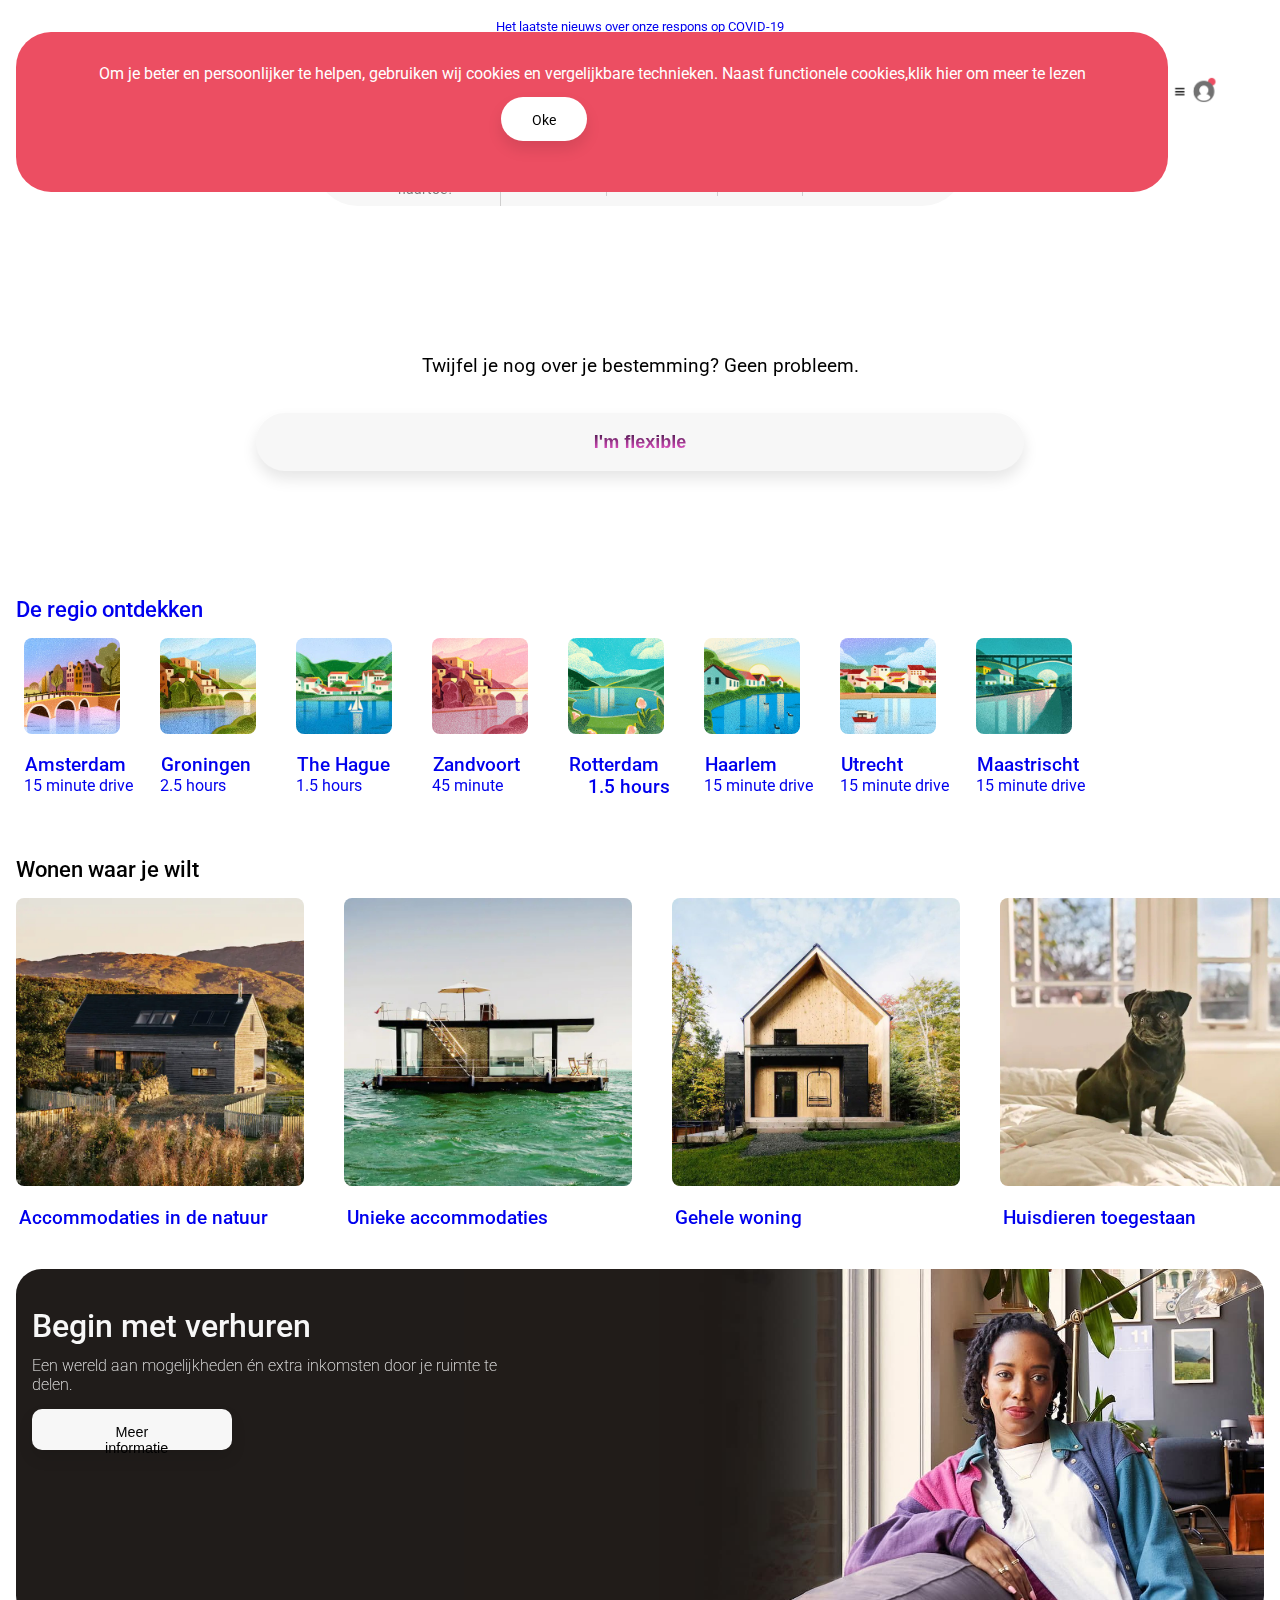
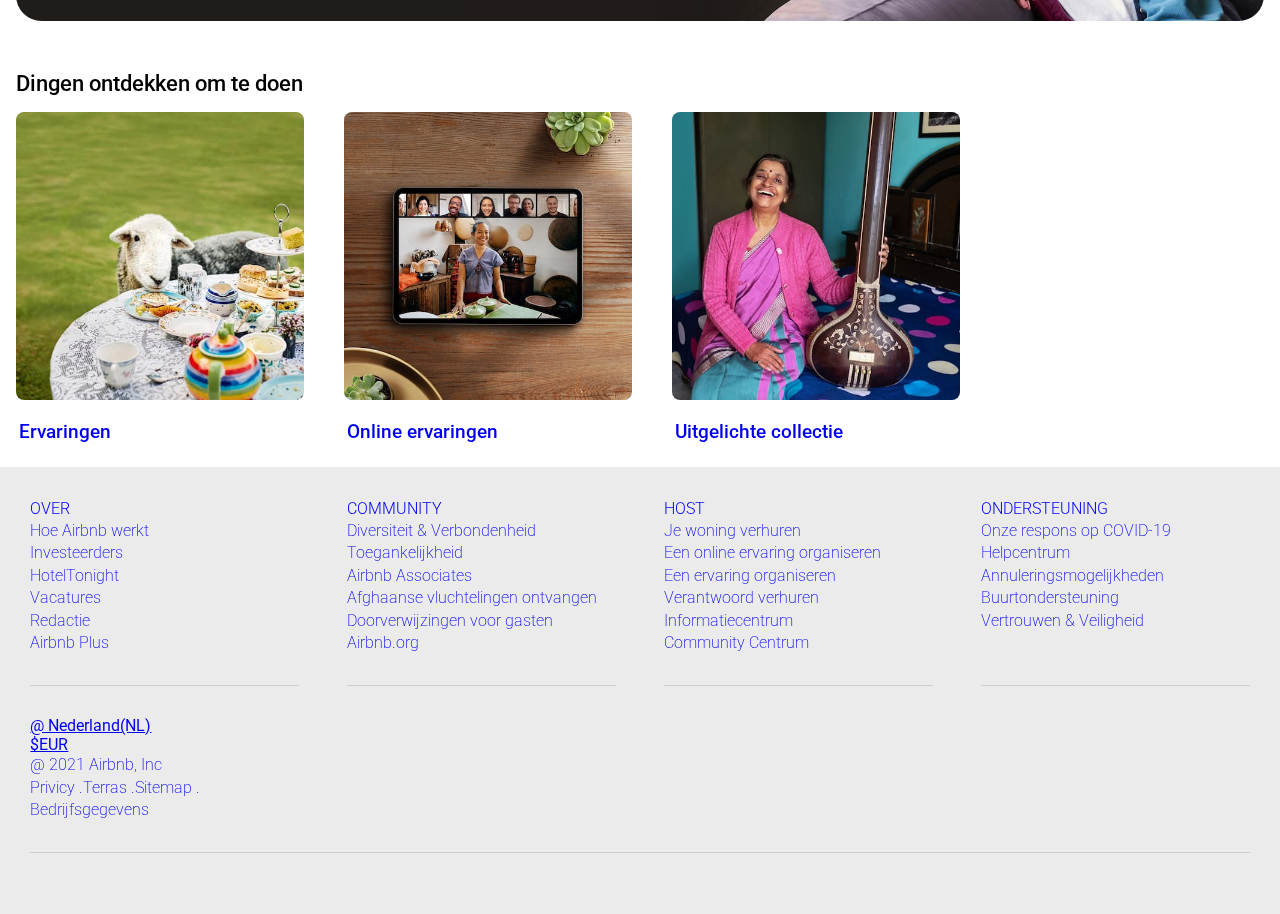
==== commit 1cbe140e: "Add files via upload" ====
--- a/index.html
+++ b/index.html
@@ -58,14 +58,14 @@
     <h1>De regio ontdekken</h1>
 
     <ul>
-        <li><a href="verblijven.html" ><img src="./images/Icon-1.jpg" alt=""><h3>Amsterdam</h3> <p> 15 minute drive</p>  </a></li>
-        <li><a href="verblijven.html" ><img src="./images/Icon-2.jpg" alt=""><h3>Groningen</h3> <p>2.5 hours</p>         </a></li>
-        <li><a href="verblijven.html" ><img src="./images/Icon-3.jpg" alt=""><h3>The Hague</h3> <p>1.5 hours</p>         </a></li>
-        <li><a href="verblijven.html" ><img src="./images/Icon-4.jpeg" alt=""><h3>Zandvoort</h3> <p>45 minute</p>         </a></li>
-        <li><a href="verblijven.html" ><img src="./images/Icon-5.jpeg" alt=""><h3>Rotterdam</p> <p>1.5 hours</p>         </a></li>
-        <li><a href="verblijven.html" ><img src="./images/Icon-6.jpeg" alt=""><h3>Haarlem  </h3> <p>15 minute drive</p>   </a></li>
-        <li><a href="verblijven.html" ><img src="./images/Icon-7.jpeg" alt=""><h3>Utrecht  </h3> <p>15 minute drive</p>   </a></li>
-        <li><a href="verblijven.html" ><img src="./images/Icon-8.jpeg" alt=""><h3>Maastrischt</h3> <p>15 minute drive</p> </a></li>
+        <li><a href="verblijven.html" ><img src="./images/Icon-1.jpg" alt=""><h3 class=" leftmargins">Amsterdam</h3> <p> 15 minute drive</p>  </a></li>
+        <li><a href="verblijven.html" ><img src="./images/Icon-2.jpg" alt=""><h3 class=" leftmargins">Groningen</h3> <p>2.5 hours</p>         </a></li>
+        <li><a href="verblijven.html" ><img src="./images/Icon-3.jpg" alt=""><h3 class=" leftmargins">The Hague</h3> <p>1.5 hours</p>         </a></li>
+        <li><a href="verblijven.html" ><img src="./images/Icon-4.jpeg" alt=""><h3 class=" leftmargins">Zandvoort</h3> <p>45 minute</p>         </a></li>
+        <li><a href="verblijven.html" ><img src="./images/Icon-5.jpeg" alt=""><h3 class=" leftmargins">Rotterdam</p> <p>1.5 hours</p>         </a></li>
+        <li><a href="verblijven.html" ><img src="./images/Icon-6.jpeg" alt="" ><h3 class=" leftmargins">Haarlem  </h3> <p>15 minute drive</p>   </a></li>
+        <li><a href="verblijven.html" ><img src="./images/Icon-7.jpeg" alt=""><h3 class=" leftmargins">Utrecht  </h3> <p>15 minute drive</p>   </a></li>
+        <li><a href="verblijven.html" ><img src="./images/Icon-8.jpeg" alt=""><h3 class=" leftmargins">Maastrischt</h3> <p>15 minute drive</p> </a></li>
     </ul>
 </section>
 
@@ -83,7 +83,7 @@
 
         
 <section class="begin" >
-    <h3>Begin met verhuren</h3>
+    <h3 cklass="verhuren" >Begin met verhuren</h3>
     <p>Een wereld aan mogelijkheden én extra inkomsten door je ruimte te delen.</p>
     <button><p>Meer informatie</p></button>
 </section>
@@ -140,7 +140,8 @@
     </ul>
 
 
-    <a href="#" >@ Nederland(NL)</a> <a href="#" >$EUR</a>
+    <a href="#" >@ Nederland(NL)</a> 
+    <a href="#" >$EUR</a>
     <ul>
         <li><a href="#" >@ 2021 Airbnb, Inc</a></li>
         <li><a href="#" >Privicy .</a><a href="#" >Terras .</a><a href="#" >Sitemap .</a></li>
--- a/styles/style.css
+++ b/styles/style.css
@@ -313,24 +313,6 @@
     font-size: 18px;
   }
 
-  /* a:link {
-    color: black;
-  }
-  
-  a:visited {
-    color: black;
-  }
-  
-  a:hover {
-    color: black;
-  }
-  
-  a:active {
-    color: black;
-  } */
-
-
-
 
 
  /*-*-*-*-*-*-*-*-*-*/
@@ -381,6 +363,10 @@
 
 h3{
   font-weight: 500;
+  
+}
+
+.leftmargins{
   margin-left: 0.9em;
 }
 
@@ -414,6 +400,10 @@
 
   padding-bottom: 1.5em;
 
+}
+
+section li{
+  scroll-snap-align: center;
 }
 
 ::-webkit-scrollbar{
@@ -478,14 +468,13 @@
   margin-bottom: 1.9em;
   padding: 0;
   
-  
-}
-
-footer ul+ul{
-  border-style: solid none none none;
+}
+
+footer ul{
+  border-style: none none solid none;
   border-color: var(--color-grey);
   border-width: 1px;
-  padding: 1.9em 0 0;
+  padding: 0 0 1.9em ;
 }
 
 
@@ -503,6 +492,34 @@
 .ftitel{
   font-weight: 300;
   text-transform: uppercase;
+}
+
+@media only screen and (min-width:663px){
+
+  footer{
+    display: grid;
+    grid-template-columns: 1fr 1fr;
+    column-gap: 3em;
+  }
+  footer > a,
+  footer ul:last-child{
+    grid-column-start: 1 ;
+    grid-column-end: -1 ;
+  }
+
+  
+
+}
+
+@media only screen and (min-width:1000px){
+
+  footer{
+
+    grid-template-columns: 1fr 1fr 1fr 1fr;
+
+  }
+  
+
 }
 
 
@@ -628,4 +645,4 @@
 
 footer p{
   color: var(--color-black);
-}
+}